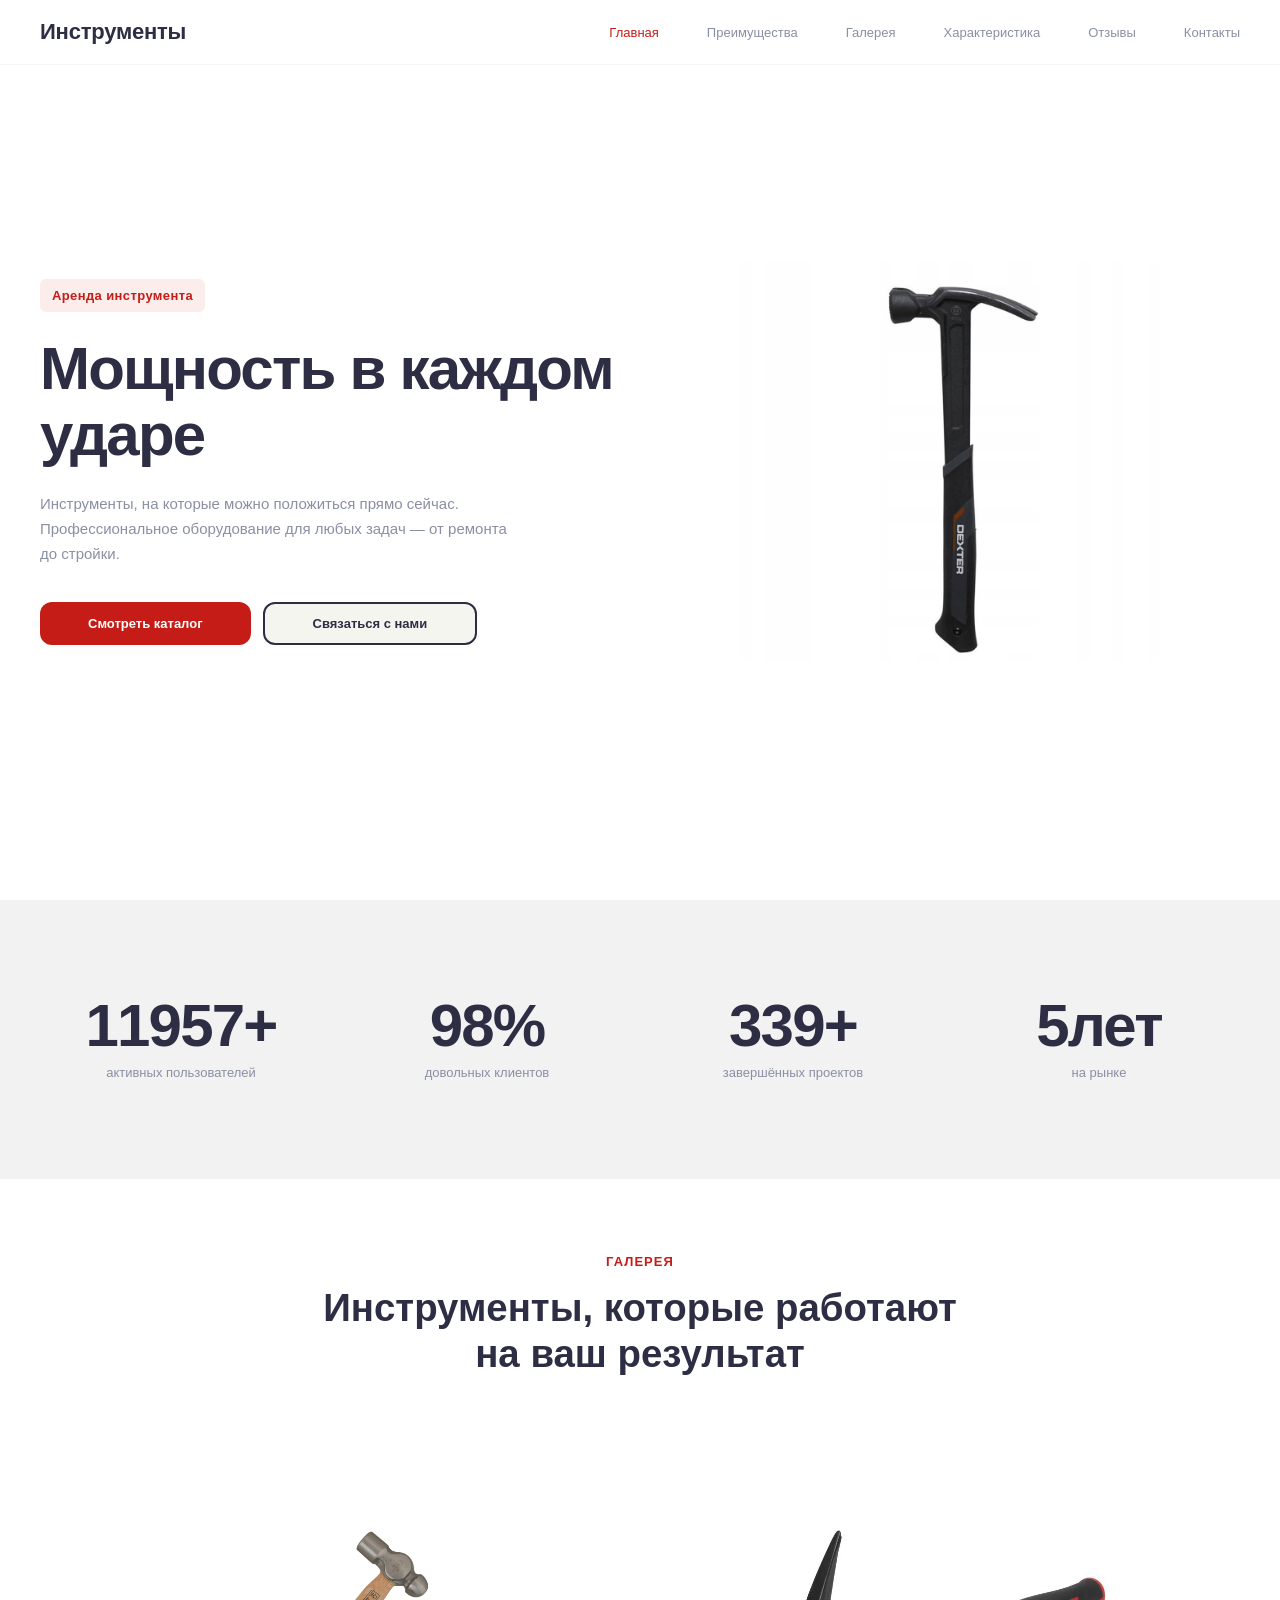
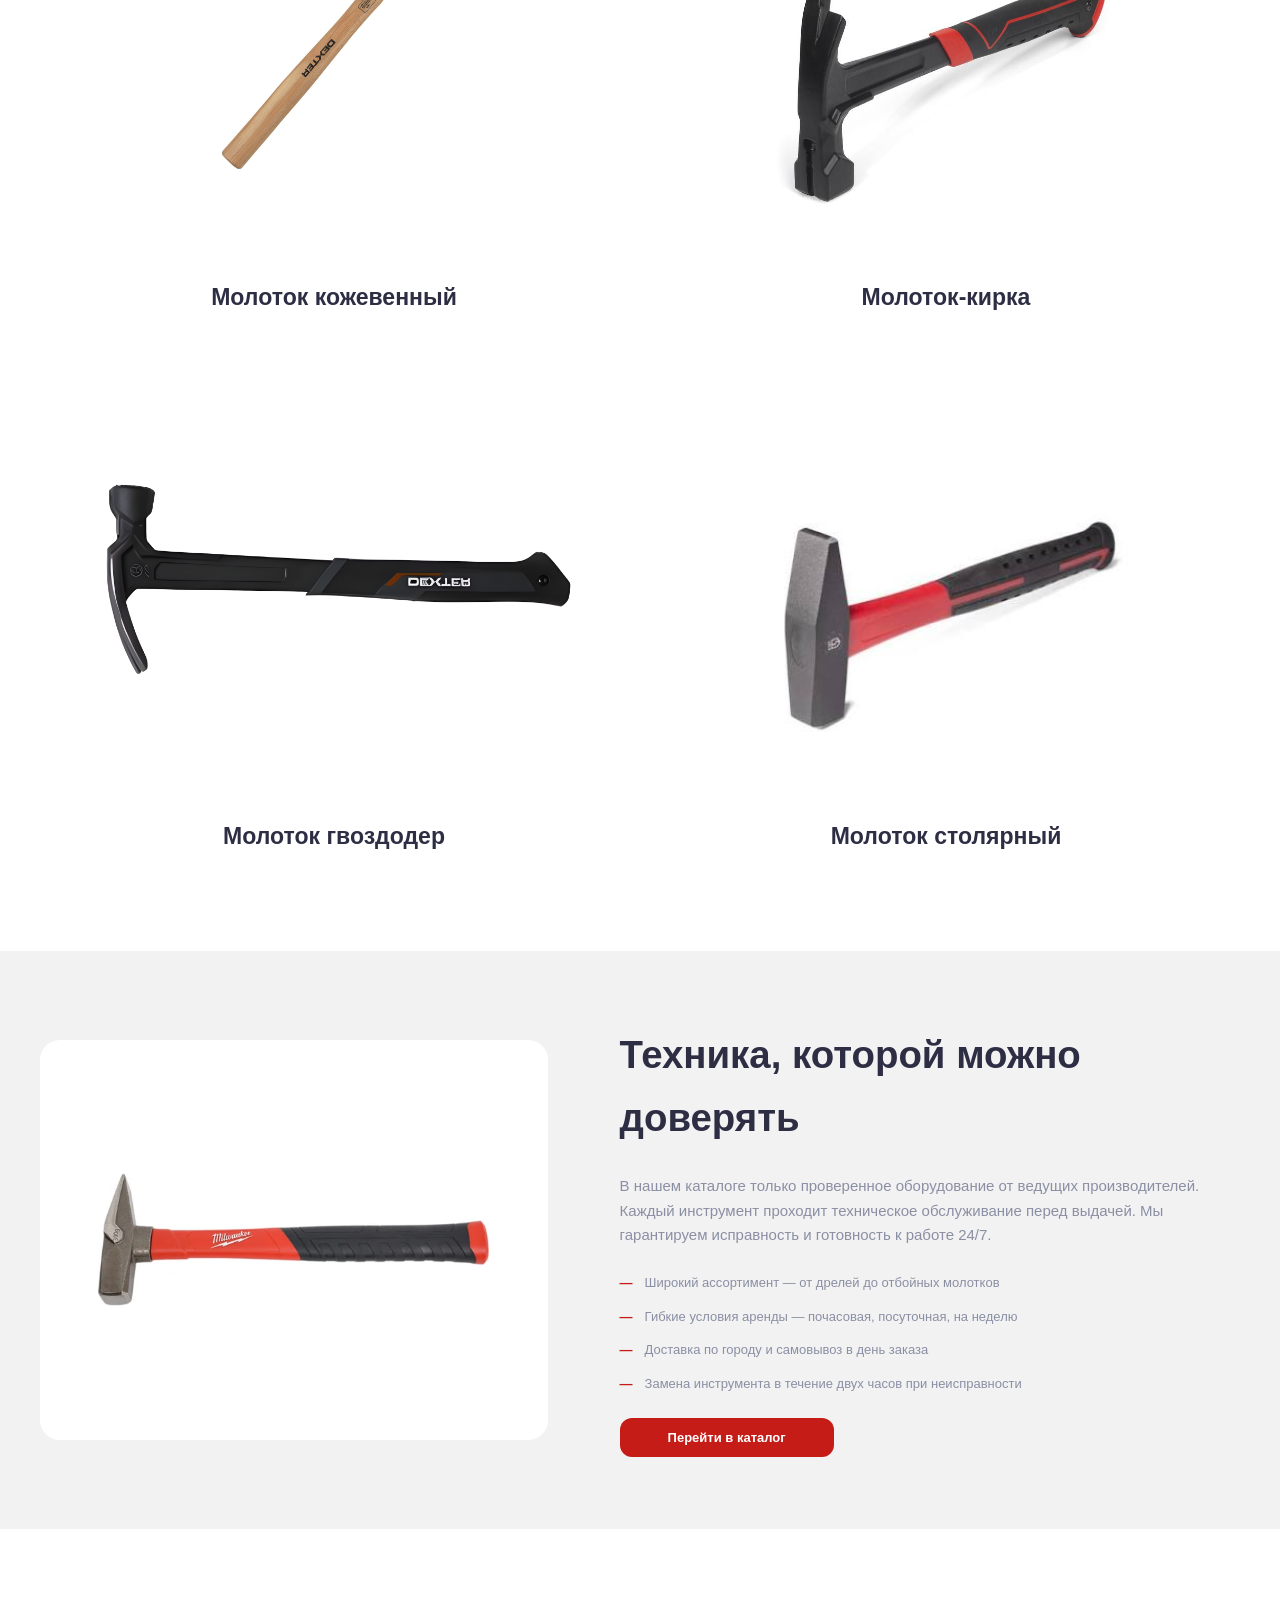
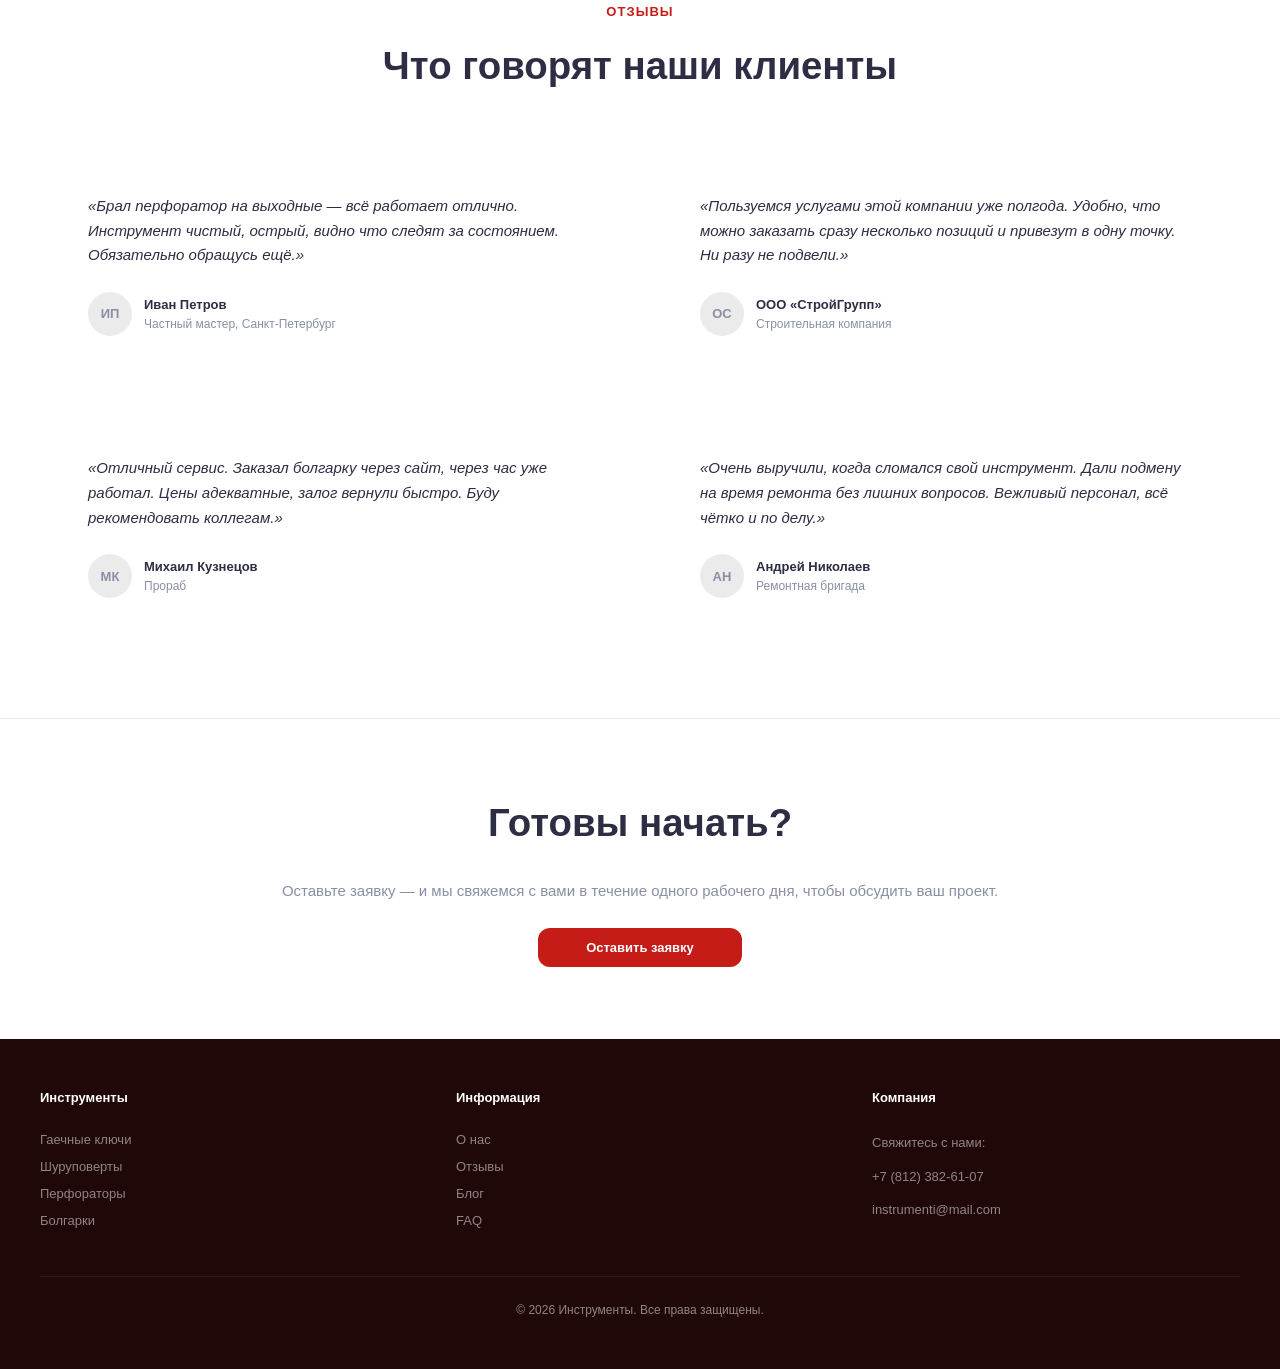
==== index.html @ dd723dcc "Add files via upload" ====
<!DOCTYPE html>
<html lang="ru">
<head>
  <meta charset="UTF-8">
  <meta name="viewport" content="width=device-width, initial-scale=1.0">
  <title>Аренда инструмента</title>
  <meta name="description" content="Аренда профессионального инструмента. Перфораторы, болгарки, шуруповерты и многое другое.">
  <link rel="stylesheet" href="styles/style.css">
</head>
<body>

  <!-- Десктопная навигация -->
  <nav class="navbar" id="desktop-nav">
    <div class="navbar__inner">
      <div class="navbar__logo">Инструменты</div>
      <div class="navbar__links">
        <button class="navbar__link navbar__link--active" data-target="hero">Главная</button>
        <button class="navbar__link" data-target="stats">Преимущества</button>
        <button class="navbar__link" data-target="gallery">Галерея</button>
        <button class="navbar__link" data-target="about">Характеристика</button>
        <button class="navbar__link" data-target="testimonials">Отзывы</button>
        <button class="navbar__link" data-target="cta">Контакты</button>
      </div>
    </div>
  </nav>

  <!-- Нижняя навигация (мобильная) -->
  <nav class="bottom-nav">
    <div class="bottom-nav__list">
      <button class="bottom-nav__btn bottom-nav__btn--active" data-target="hero">
        <span class="bottom-nav__icon" style="mask-image: url(img/home.svg); -webkit-mask-image: url(img/home.svg);"></span>
        <span class="bottom-nav__label">Главная</span>
      </button>
      <button class="bottom-nav__btn" data-target="stats">
        <span class="bottom-nav__icon" style="mask-image: url(img/benefits.svg); -webkit-mask-image: url(img/benefits.svg);"></span>
        <span class="bottom-nav__label">Преимущества</span>
      </button>
      <button class="bottom-nav__btn" data-target="gallery">
        <span class="bottom-nav__icon" style="mask-image: url(img/galery.svg); -webkit-mask-image: url(img/galery.svg);"></span>
        <span class="bottom-nav__label">Галерея</span>
      </button>
      <button class="bottom-nav__btn" data-target="about">
        <span class="bottom-nav__icon" style="mask-image: url(img/about.svg); -webkit-mask-image: url(img/about.svg);"></span>
        <span class="bottom-nav__label">Характеристика</span>
      </button>
      <button class="bottom-nav__btn" data-target="testimonials">
        <span class="bottom-nav__icon" style="mask-image: url(img/feedback.svg); -webkit-mask-image: url(img/feedback.svg);"></span>
        <span class="bottom-nav__label">Отзывы</span>
      </button>
      <button class="bottom-nav__btn" data-target="cta">
        <span class="bottom-nav__icon" style="mask-image: url(img/contacts.svg); -webkit-mask-image: url(img/contacts.svg);"></span>
        <span class="bottom-nav__label">Контакты</span>
      </button>
    </div>
  </nav>

  <!-- Hero -->
  <section class="hero" id="hero">
    <div class="hero__grid">
      <div class="hero__content">
        <span class="hero__badge">Аренда инструмента</span>
        <h1 class="hero__title">Мощность в&nbsp;каждом ударе</h1>
        <p class="hero__subtitle">Инструменты, на&nbsp;которые можно положиться прямо сейчас. Профессиональное оборудование для любых задач — от&nbsp;ремонта до&nbsp;стройки.</p>
        <div class="hero__actions">
          <button class="btn btn--primary">Смотреть каталог</button>
          <button class="btn btn--outline">Связаться с нами</button>
        </div>
      </div>
      <div class="hero__visual">
        <div class="hero__image-wrapper">
          <img src="img/hero_bg.png" alt="Аренда инструмента">
        </div>
      </div>
    </div>
  </section>

  <!-- Статистика -->
  <section class="stats" id="stats">
    <div class="stats__grid">
      <div class="stats__item">
        <div class="stats__number" data-count="12 000+">0</div>
        <div class="stats__label">активных пользователей</div>
      </div>
      <div class="stats__item">
        <div class="stats__number" data-count="98%">0%</div>
        <div class="stats__label">довольных клиентов</div>
      </div>
      <div class="stats__item">
        <div class="stats__number" data-count="340+">0</div>
        <div class="stats__label">завершённых проектов</div>
      </div>
      <div class="stats__item">
        <div class="stats__number" data-count="5 лет">0</div>
        <div class="stats__label">на рынке</div>
      </div>
    </div>
  </section>

  <!-- Галерея -->
  <section class="gallery" id="gallery">
    <div class="gallery__header">
      <div class="gallery__tag">Галерея</div>
      <h2 class="gallery__title">Инструменты, которые работают на ваш результат</h2>
    </div>
    <div class="gallery__grid">
      <div class="gallery__card">
        <div class="gallery__image">
          <img src="img/hummer.jpg" alt="Молоток кожевенный">
        </div>
        <p class="gallery__label">Молоток кожевенный</p>
      </div>
      <div class="gallery__card">
        <div class="gallery__image">
          <img src="img/79825-800x800.jpg" alt="Молоток-кирка">
        </div>
        <p class="gallery__label">Молоток-кирка</p>
      </div>
      <div class="gallery__card">
        <div class="gallery__image">
          <img src="img/molot_lezha.png" alt="Молоток гвоздодер">
        </div>
        <p class="gallery__label">Молоток гвоздодер</p>
      </div>
      <div class="gallery__card">
        <div class="gallery__image">
          <img src="img/images.jpg" alt="Молоток столярный">
        </div>
        <p class="gallery__label">Молоток столярный</p>
      </div>
    </div>
  </section>

  <!-- Характеристика -->
  <section class="about" id="about">
    <div class="about__grid">
      <div class="about__visual">
        <div class="about__image-wrapper">
          <img src="img/195494115.png" alt="Инструмент">
        </div>
      </div>
      <div class="about__content">
        <h2 class="about__title">Техника, которой можно доверять</h2>
        <p class="about__text">В нашем каталоге только проверенное оборудование от ведущих производителей. Каждый инструмент проходит техническое обслуживание перед выдачей. Мы гарантируем исправность и&nbsp;готовность к&nbsp;работе 24/7.</p>
        <ul class="about__list">
          <li class="about__list-item">Широкий ассортимент — от&nbsp;дрелей до&nbsp;отбойных молотков</li>
          <li class="about__list-item">Гибкие условия аренды — почасовая, посуточная, на&nbsp;неделю</li>
          <li class="about__list-item">Доставка по&nbsp;городу и&nbsp;самовывоз в&nbsp;день заказа</li>
          <li class="about__list-item">Замена инструмента в&nbsp;течение двух часов при неисправности</li>
        </ul>
        <div style="margin-top: var(--space-md);">
          <button class="btn btn--primary">Перейти в каталог</button>
        </div>
      </div>
    </div>
  </section>

  <!-- Отзывы -->
  <section class="testimonials" id="testimonials">
    <div class="testimonials__header">
      <div class="testimonials__tag">Отзывы</div>
      <h2 class="testimonials__title">Что говорят наши клиенты</h2>
    </div>
    <div class="testimonials__grid">
      <div class="testimonials__card">
        <p class="testimonials__quote">«Брал перфоратор на&nbsp;выходные — всё работает отлично. Инструмент чистый, острый, видно что следят за&nbsp;состоянием. Обязательно обращусь ещё.»</p>
        <div class="testimonials__author">
          <div class="testimonials__avatar">ИП</div>
          <div>
            <div class="testimonials__name">Иван Петров</div>
            <div class="testimonials__role">Частный мастер, Санкт-Петербург</div>
          </div>
        </div>
      </div>
      <div class="testimonials__card">
        <p class="testimonials__quote">«Пользуемся услугами этой компании уже полгода. Удобно, что можно заказать сразу несколько позиций и&nbsp;привезут в&nbsp;одну точку. Ни разу не&nbsp;подвели.»</p>
        <div class="testimonials__author">
          <div class="testimonials__avatar">ОС</div>
          <div>
            <div class="testimonials__name">ООО «СтройГрупп»</div>
            <div class="testimonials__role">Строительная компания</div>
          </div>
        </div>
      </div>
      <div class="testimonials__card">
        <p class="testimonials__quote">«Отличный сервис. Заказал болгарку через сайт, через час уже работал. Цены адекватные, залог вернули быстро. Буду рекомендовать коллегам.»</p>
        <div class="testimonials__author">
          <div class="testimonials__avatar">МК</div>
          <div>
            <div class="testimonials__name">Михаил Кузнецов</div>
            <div class="testimonials__role">Прораб</div>
          </div>
        </div>
      </div>
      <div class="testimonials__card">
        <p class="testimonials__quote">«Очень выручили, когда сломался свой инструмент. Дали подмену на&nbsp;время ремонта без лишних вопросов. Вежливый персонал, всё чётко и&nbsp;по&nbsp;делу.»</p>
        <div class="testimonials__author">
          <div class="testimonials__avatar">АН</div>
          <div>
            <div class="testimonials__name">Андрей Николаев</div>
            <div class="testimonials__role">Ремонтная бригада</div>
          </div>
        </div>
      </div>
    </div>
  </section>

  <!-- Призыв к действию -->
  <section class="cta" id="cta">
    <div class="cta__inner">
      <h2 class="cta__title">Готовы начать?</h2>
      <p class="cta__text">Оставьте заявку — и&nbsp;мы свяжемся с&nbsp;вами в&nbsp;течение одного рабочего дня, чтобы обсудить ваш проект.</p>
      <button class="btn btn--accent">Оставить заявку</button>
    </div>
  </section>

  <!-- Подвал -->
  <footer class="footer">
    <div class="footer__inner">
      <div>
        <div class="footer__heading">Инструменты</div>
        <div class="footer__links">
          <button class="footer__link">Гаечные ключи</button>
          <button class="footer__link">Шуруповерты</button>
          <button class="footer__link">Перфораторы</button>
          <button class="footer__link">Болгарки</button>
        </div>
      </div>
      <div>
        <div class="footer__heading">Информация</div>
        <div class="footer__links">
          <button class="footer__link">О нас</button>
          <button class="footer__link">Отзывы</button>
          <button class="footer__link">Блог</button>
          <button class="footer__link">FAQ</button>
        </div>
      </div>
      <div>
        <div class="footer__heading">Компания</div>
        <div class="footer__links">
          <span class="footer__link footer__link--plain">Свяжитесь с нами:</span>
          <span class="footer__link footer__link--plain">+7 (812) 382-61-07</span>
          <span class="footer__link footer__link--plain">instrumenti@mail.com</span>
        </div>
      </div>
    </div>
    <div class="footer__bottom">
      <p>&copy; 2026 Инструменты. Все права защищены.</p>
    </div>
  </footer>

  <script src="scripts/script.js"></script>
</body>
</html>
---- styles/style.css ----
:root {
  --color-bg: #ffffff;
  --color-surface: #ffffff;
  --color-text-main: #2d2d44;
  --color-text-muted: #8a8fa4;
  --color-primary: #2d2d44;
  --color-accent: #C61C17;

  --font-base: 'Segoe UI', Arial, sans-serif;
  --font-heading: 'Segoe UI', Arial, sans-serif;
  --size-h1: clamp(2rem, 5vw, 3.75rem);
  --size-h2: clamp(1.5rem, 3vw, 2.5rem);
  --size-h3: clamp(1.125rem, 1.8vw, 1.5rem);
  --size-body: clamp(0.938rem, 1.1vw, 1.063rem);
  --size-small: 0.813rem;
  --line-height: 1.65;

  --radius-sm: 6px;
  --radius-md: 12px;
  --radius-lg: 20px;

  --space-xs: 0.375rem;
  --space-sm: 0.75rem;
  --space-md: 1.5rem;
  --space-lg: 3rem;
  --space-xl: 6rem;
}

*,
*::before,
*::after {
  margin: 0;
  padding: 0;
  box-sizing: border-box;
}

html {
  scroll-behavior: smooth;
  -webkit-text-size-adjust: 100%;
}

body {
  font-family: var(--font-base);
  font-size: var(--size-body);
  line-height: var(--line-height);
  color: var(--color-text-main);
  background-color: var(--color-bg);
  -webkit-font-smoothing: antialiased;
}

img {
  max-width: 100%;
  display: block;
}

a {
  color: inherit;
  text-decoration: none;
}

ul {
  list-style: none;
}

.container {
  max-width: 1200px;
  margin: 0 auto;
  padding: 0 var(--space-md);
}

/* Placeholder */
.placeholder-box {
  background-color: #ebebeb;
  border: 2px dashed #cdcdcd;
  border-radius: var(--radius-md);
  display: flex;
  align-items: center;
  justify-content: center;
  text-align: center;
  color: var(--color-text-muted);
  font-size: var(--size-small);
  padding: var(--space-lg);
  min-height: 200px;
  width: 100%;
}

.placeholder-box--hero {
  min-height: 480px;
  border-radius: var(--radius-lg);
}

.placeholder-box--square {
  aspect-ratio: 1 / 1;
  min-height: auto;
}

.placeholder-box--wide {
  aspect-ratio: 16 / 9;
  min-height: auto;
}

.placeholder-box--tall {
  min-height: 320px;
}

/* Верхняя навигация */
.navbar {
  position: fixed;
  top: 0;
  left: 0;
  right: 0;
  z-index: 100;
  background-color: rgba(255, 255, 255, 0.95);
  backdrop-filter: blur(12px);
  -webkit-backdrop-filter: blur(12px);
  border-bottom: 1px solid rgba(0, 0, 0, 0.04);
  padding: 0 var(--space-md);
}

.navbar__inner {
  max-width: 1200px;
  margin: 0 auto;
  display: flex;
  align-items: center;
  justify-content: space-between;
  height: 64px;
}

.navbar__logo {
  font-family: var(--font-heading);
  font-weight: 700;
  font-size: 1.375rem;
  color: var(--color-primary);
  letter-spacing: -0.01em;
}

.navbar__links {
  display: flex;
  gap: var(--space-lg);
  align-items: center;
}

.navbar__link {
  font-size: var(--size-small);
  font-weight: 500;
  color: var(--color-text-muted);
  transition: color 0.2s;
  cursor: pointer;
  background: none;
  border: none;
  font-family: var(--font-base);
}

.navbar__link:hover,
.navbar__link--active {
  color: var(--color-accent);
}

/* Нижняя навигация (мобильная) */
.bottom-nav {
  display: none;
}

/* Hero */
.hero {
  padding: var(--space-xl) var(--space-md) var(--space-lg);
  min-height: 100vh;
  display: flex;
  align-items: center;
}

.hero__grid {
  max-width: 1200px;
  margin: 0 auto;
  display: grid;
  grid-template-columns: 1fr 1fr;
  gap: var(--space-xl);
  align-items: center;
  width: 100%;
}

.hero__content {
  display: flex;
  flex-direction: column;
  gap: var(--space-md);
}

.hero__badge {
  display: inline-block;
  font-size: var(--size-small);
  font-weight: 600;
  color: var(--color-accent);
  background-color: rgba(198, 28, 23, 0.08);
  padding: var(--space-xs) var(--space-sm);
  border-radius: var(--radius-sm);
  width: fit-content;
  letter-spacing: 0.03em;
}

.hero__title {
  font-family: var(--font-heading);
  font-size: var(--size-h1);
  font-weight: 700;
  line-height: 1.1;
  color: var(--color-primary);
  letter-spacing: -0.03em;
}

.hero__subtitle {
  font-size: var(--size-body);
  color: var(--color-text-muted);
  max-width: 480px;
}

.hero__actions {
  display: flex;
  gap: var(--space-sm);
  flex-wrap: wrap;
  padding-top: var(--space-sm);
}

.btn {
  display: inline-flex;
  align-items: center;
  justify-content: center;
  gap: var(--space-sm);
  padding: 0.75rem var(--space-lg);
  border-radius: var(--radius-md);
  font-weight: 600;
  font-size: var(--size-small);
  font-family: var(--font-base);
  cursor: pointer;
  border: none;
  transition: all 0.25s;
  white-space: nowrap;
}

.btn--primary {
  background-color: var(--color-accent);
  color: #fff;
}

.btn--primary:hover {
  background-color: #A44040;
  transform: translateY(-2px);
  box-shadow: 0 8px 24px rgba(198, 28, 23, 0.2);
}

.btn--outline {
  background-color: #F4F5EF;
  color: var(--color-primary);
  border: 2px solid var(--color-primary);
}

.btn--outline:hover {
  background-color: var(--color-primary);
  color: #fff;
}

.btn--accent {
  background-color: var(--color-accent);
  color: #fff;
}

.btn--accent:hover {
  background-color: #A44040;
  transform: translateY(-2px);
  box-shadow: 0 8px 24px rgba(198, 28, 23, 0.25);
}

.hero__visual {
  display: flex;
  align-items: center;
  justify-content: center;
}

.hero__image-wrapper {
  width: 100%;
  max-height: 560px;
  border-radius: var(--radius-lg);
  overflow: hidden;
  background-color: #ffffff;
  display: flex;
  align-items: center;
  justify-content: center;
  padding: var(--space-md);
}

.hero__image-wrapper img {
  width: 100%;
  height: auto;
  max-height: 500px;
  object-fit: contain;
  display: block;
}

/* Статистика */
.stats {
  padding: var(--space-lg) var(--space-md);
  background-color: #f2f2f2;
}

.stats__grid {
  max-width: 1200px;
  margin: 0 auto;
  display: grid;
  grid-template-columns: repeat(4, 1fr);
  gap: var(--space-md);
}

.stats__item {
  text-align: center;
  padding: var(--space-lg) var(--space-md);
}

.stats__number {
  font-size: var(--size-h1);
  font-weight: 700;
  color: var(--color-primary);
  line-height: 1;
  letter-spacing: -0.03em;
}

.stats__label {
  font-size: var(--size-small);
  color: var(--color-text-muted);
  margin-top: var(--space-xs);
}

/* Галерея */
.gallery {
  padding: var(--space-xl) var(--space-md);
}

.gallery__header {
  max-width: 1200px;
  margin: 0 auto var(--space-lg);
  text-align: center;
}

.gallery__tag {
  font-size: var(--size-small);
  font-weight: 600;
  color: var(--color-accent);
  text-transform: uppercase;
  letter-spacing: 0.08em;
  margin-bottom: var(--space-sm);
}

.gallery__title {
  font-family: var(--font-heading);
  font-size: var(--size-h2);
  font-weight: 700;
  color: var(--color-primary);
  max-width: 640px;
  margin: 0 auto;
  line-height: 1.2;
}

.gallery__grid {
  max-width: 1200px;
  margin: 0 auto;
  display: grid;
  grid-template-columns: repeat(2, 1fr);
  gap: var(--space-md);
}

.gallery__card {
  background-color: var(--color-surface);
  border-radius: var(--radius-lg);
  padding: var(--space-md);
  display: flex;
  flex-direction: column;
  gap: var(--space-md);
  transition: transform 0.3s, box-shadow 0.3s;
}

.gallery__card:hover {
  transform: translateY(-4px);
  box-shadow: 0 12px 40px rgba(0, 0, 0, 0.06);
}

.gallery__image {
  width: 100%;
  aspect-ratio: 4 / 3;
  background-color: #ffffff;
  border-radius: var(--radius-md);
  display: flex;
  align-items: center;
  justify-content: center;
  overflow: hidden;
}

.gallery__image img {
  width: 100%;
  height: 100%;
  object-fit: contain;
}

.gallery__label {
  font-size: var(--size-h3);
  font-weight: 700;
  color: var(--color-primary);
  text-align: center;
}

/* Характеристика */
.about {
  padding: var(--space-xl) var(--space-md);
  background-color: #f2f2f2;
}

.about__grid {
  max-width: 1200px;
  margin: 0 auto;
  display: grid;
  grid-template-columns: 0.9fr 1.1fr;
  gap: var(--space-xl);
  align-items: center;
}

.about__title {
  font-family: var(--font-heading);
  font-size: var(--size-h2);
  font-weight: 700;
  color: var(--color-primary);
  margin-bottom: var(--space-md);
}

.about__text {
  color: var(--color-text-muted);
  margin-bottom: var(--space-md);
}

.about__image-wrapper {
  width: 100%;
  border-radius: var(--radius-lg);
  overflow: hidden;
  background-color: #ffffff;
  display: flex;
  align-items: center;
  justify-content: center;
  padding: var(--space-md);
}

.about__image-wrapper img {
  width: 100%;
  height: auto;
  max-width: 85%;
  display: block;
}

.about__list {
  display: flex;
  flex-direction: column;
  gap: var(--space-sm);
}

.about__list-item {
  display: flex;
  align-items: flex-start;
  gap: var(--space-sm);
  font-size: var(--size-small);
  color: var(--color-text-muted);
}

.about__list-item::before {
  content: "—";
  color: var(--color-accent);
  font-weight: 700;
  flex-shrink: 0;
}

/* Отзывы */
.testimonials {
  padding: var(--space-xl) var(--space-md);
}

.testimonials__header {
  max-width: 1200px;
  margin: 0 auto var(--space-lg);
  text-align: center;
}

.testimonials__tag {
  font-size: var(--size-small);
  font-weight: 600;
  color: var(--color-accent);
  text-transform: uppercase;
  letter-spacing: 0.08em;
  margin-bottom: var(--space-sm);
}

.testimonials__title {
  font-family: var(--font-heading);
  font-size: var(--size-h2);
  font-weight: 700;
  color: var(--color-primary);
}

.testimonials__grid {
  max-width: 1200px;
  margin: 0 auto;
  display: grid;
  grid-template-columns: repeat(2, 1fr);
  gap: var(--space-md);
}

.testimonials__card {
  background-color: var(--color-surface);
  border-radius: var(--radius-lg);
  padding: var(--space-lg);
  display: flex;
  flex-direction: column;
  gap: var(--space-md);
}

.testimonials__card:last-child:nth-child(odd) {
  grid-column: 1 / 3;
}

.testimonials__quote {
  font-size: var(--size-body);
  font-style: italic;
  color: var(--color-text-main);
  line-height: var(--line-height);
}

.testimonials__author {
  display: flex;
  align-items: center;
  gap: var(--space-sm);
  margin-top: auto;
}

.testimonials__avatar {
  width: 44px;
  height: 44px;
  border-radius: 50%;
  background-color: #ebebeb;
  display: flex;
  align-items: center;
  justify-content: center;
  color: var(--color-text-muted);
  font-size: var(--size-small);
  font-weight: 600;
  flex-shrink: 0;
}

.testimonials__name {
  font-weight: 600;
  font-size: var(--size-small);
  color: var(--color-primary);
}

.testimonials__role {
  font-size: 0.75rem;
  color: var(--color-text-muted);
}

/* Призыв к действию */
.cta {
  padding: var(--space-xl) var(--space-md);
  background-color: var(--color-surface);
  border-top: 1px solid #e8e8e8;
  text-align: center;
}

.cta__inner {
  max-width: 720px;
  margin: 0 auto;
  display: flex;
  flex-direction: column;
  align-items: center;
  gap: var(--space-md);
}

.cta__title {
  font-family: var(--font-heading);
  font-size: var(--size-h2);
  font-weight: 700;
  color: var(--color-primary);
}

.cta__text {
  color: var(--color-text-muted);
  font-size: var(--size-body);
}

/* Подвал */
.footer {
  padding: var(--space-lg) var(--space-md);
  background-color: #200808;
  color: rgba(255, 255, 255, 0.5);
}

.footer__inner {
  max-width: 1200px;
  margin: 0 auto;
  display: grid;
  grid-template-columns: repeat(3, 1fr);
  gap: var(--space-lg);
}

.footer__brand {
  font-weight: 700;
  font-size: 1.125rem;
  color: #fff;
  margin-bottom: var(--space-sm);
  font-family: var(--font-heading);
}

.footer__desc {
  font-size: var(--size-small);
  line-height: var(--line-height);
}

.footer__heading {
  font-weight: 600;
  color: #fff;
  margin-bottom: var(--space-md);
  font-size: var(--size-small);
}

.footer__links {
  display: flex;
  flex-direction: column;
  gap: var(--space-sm);
}

.footer__link {
  font-size: var(--size-small);
  transition: color 0.2s;
  cursor: pointer;
  background: none;
  border: none;
  font-family: var(--font-base);
  color: inherit;
  text-align: left;
}

.footer__link:hover {
  color: #fff;
}

.footer__link--plain {
  cursor: default;
}

.footer__link--plain:hover {
  color: inherit;
}

.footer__bottom {
  max-width: 1200px;
  margin: var(--space-lg) auto 0;
  padding-top: var(--space-md);
  border-top: 1px solid rgba(255, 255, 255, 0.08);
  text-align: center;
  font-size: 0.75rem;
}

/* Ноутбук: ≤1366px */
@media (max-width: 1366px) {
  :root {
    --space-xl: 4.5rem;
  }

  .hero__grid {
    gap: var(--space-lg);
  }

  .hero__image-wrapper {
    max-height: 440px;
  }

  .hero__image-wrapper img {
    max-height: 400px;
  }
}

/* Планшет горизонтально: ≤1194px */
@media (max-width: 1194px) {
  :root {
    --space-xl: 3.5rem;
    --size-h1: clamp(1.75rem, 4vw, 3rem);
  }

  .hero__grid {
    gap: var(--space-md);
  }

  .stats__grid {
    gap: var(--space-sm);
  }

  .footer__inner {
    grid-template-columns: 1fr 1fr;
    gap: var(--space-md);
  }

  .gallery__grid {
    grid-template-columns: repeat(2, 1fr);
  }
}

/* Планшет вертикально: ≤834px */
@media (max-width: 834px) {
  :root {
    --space-xl: 3rem;
    --space-lg: 2rem;
  }

  .navbar {
    display: none !important;
  }

  .bottom-nav {
    display: flex;
    position: fixed;
    bottom: 0;
    left: 0;
    right: 0;
    z-index: 100;
    background-color: #ffffff;
    border-top: 1px solid rgba(0, 0, 0, 0.06);
    box-shadow: 0 -4px 20px rgba(0, 0, 0, 0.04);
  }

  .bottom-nav__list {
    display: flex;
    width: 100%;
    justify-content: space-around;
    padding: var(--space-xs) 0;
  }

  .bottom-nav__item {
    flex: 1;
    display: flex;
    justify-content: center;
  }

  .bottom-nav__btn {
    display: flex;
    flex-direction: column;
    align-items: center;
    gap: 2px;
    background: none;
    border: none;
    cursor: pointer;
    font-family: var(--font-base);
    font-size: 0.625rem;
    color: var(--color-text-muted);
    padding: var(--space-xs) var(--space-sm);
    transition: color 0.2s;
    white-space: nowrap;
  }

  .bottom-nav__btn--active {
    color: var(--color-accent);
  }

  .bottom-nav__icon {
    width: 22px;
    height: 22px;
    display: block;
    background-color: currentColor;
    mask-size: contain;
    -webkit-mask-size: contain;
    mask-repeat: no-repeat;
    -webkit-mask-repeat: no-repeat;
    mask-position: center;
    -webkit-mask-position: center;
  }

  .bottom-nav__label {
    font-weight: 500;
  }

  .hero {
    padding-top: var(--space-lg);
    min-height: auto;
  }

  .hero__grid {
    grid-template-columns: 1fr;
    text-align: center;
  }

  .hero__badge {
    margin: 0 auto;
  }

  .hero__subtitle {
    max-width: none;
  }

  .hero__actions {
    justify-content: center;
  }

  .hero__visual {
    order: -1;
  }

  .hero__image-wrapper {
    max-height: 260px;
  }

  .hero__image-wrapper img {
    max-height: 220px;
  }

  .stats__grid {
    grid-template-columns: repeat(2, 1fr);
  }

  .stats__item {
    padding: var(--space-md);
  }

  .about__grid {
    grid-template-columns: 1fr;
    gap: var(--space-lg);
  }

  .about__visual {
    order: -1;
  }

  .testimonials__grid {
    grid-template-columns: 1fr;
  }

  .testimonials__card:last-child:nth-child(odd) {
    grid-column: 1 / 2;
  }

  body {
    padding-bottom: 64px;
  }
}

/* Десктоп: ≥1920px */
@media (min-width: 1920px) {
  .container {
    max-width: 1400px;
  }

  .hero__grid,
  .gallery__grid,
  .gallery__header,
  .testimonials__grid,
  .testimonials__header,
  .about__grid,
  .stats__grid {
    max-width: 1400px;
  }

  .navbar__inner {
    max-width: 1400px;
  }
}

/* Мобилка: ≤375px */
@media (max-width: 375px) {
  :root {
    --space-xl: 2.5rem;
    --space-lg: 1.5rem;
    --size-h1: clamp(1.5rem, 8vw, 2rem);
    --size-h2: clamp(1.25rem, 6vw, 1.5rem);
  }

  .gallery__grid {
    grid-template-columns: 1fr;
  }

  .hero__image-wrapper {
    max-height: 200px;
  }

  .hero__image-wrapper img {
    max-height: 160px;
  }

  .hero__actions {
    flex-direction: column;
    width: 100%;
  }

  .hero__actions .btn {
    width: 100%;
  }

  .stats__grid {
    grid-template-columns: repeat(2, 1fr);
  }

  .footer__inner {
    grid-template-columns: 1fr;
    gap: var(--space-md);
  }

  .cta__inner .btn {
    width: 100%;
  }
}
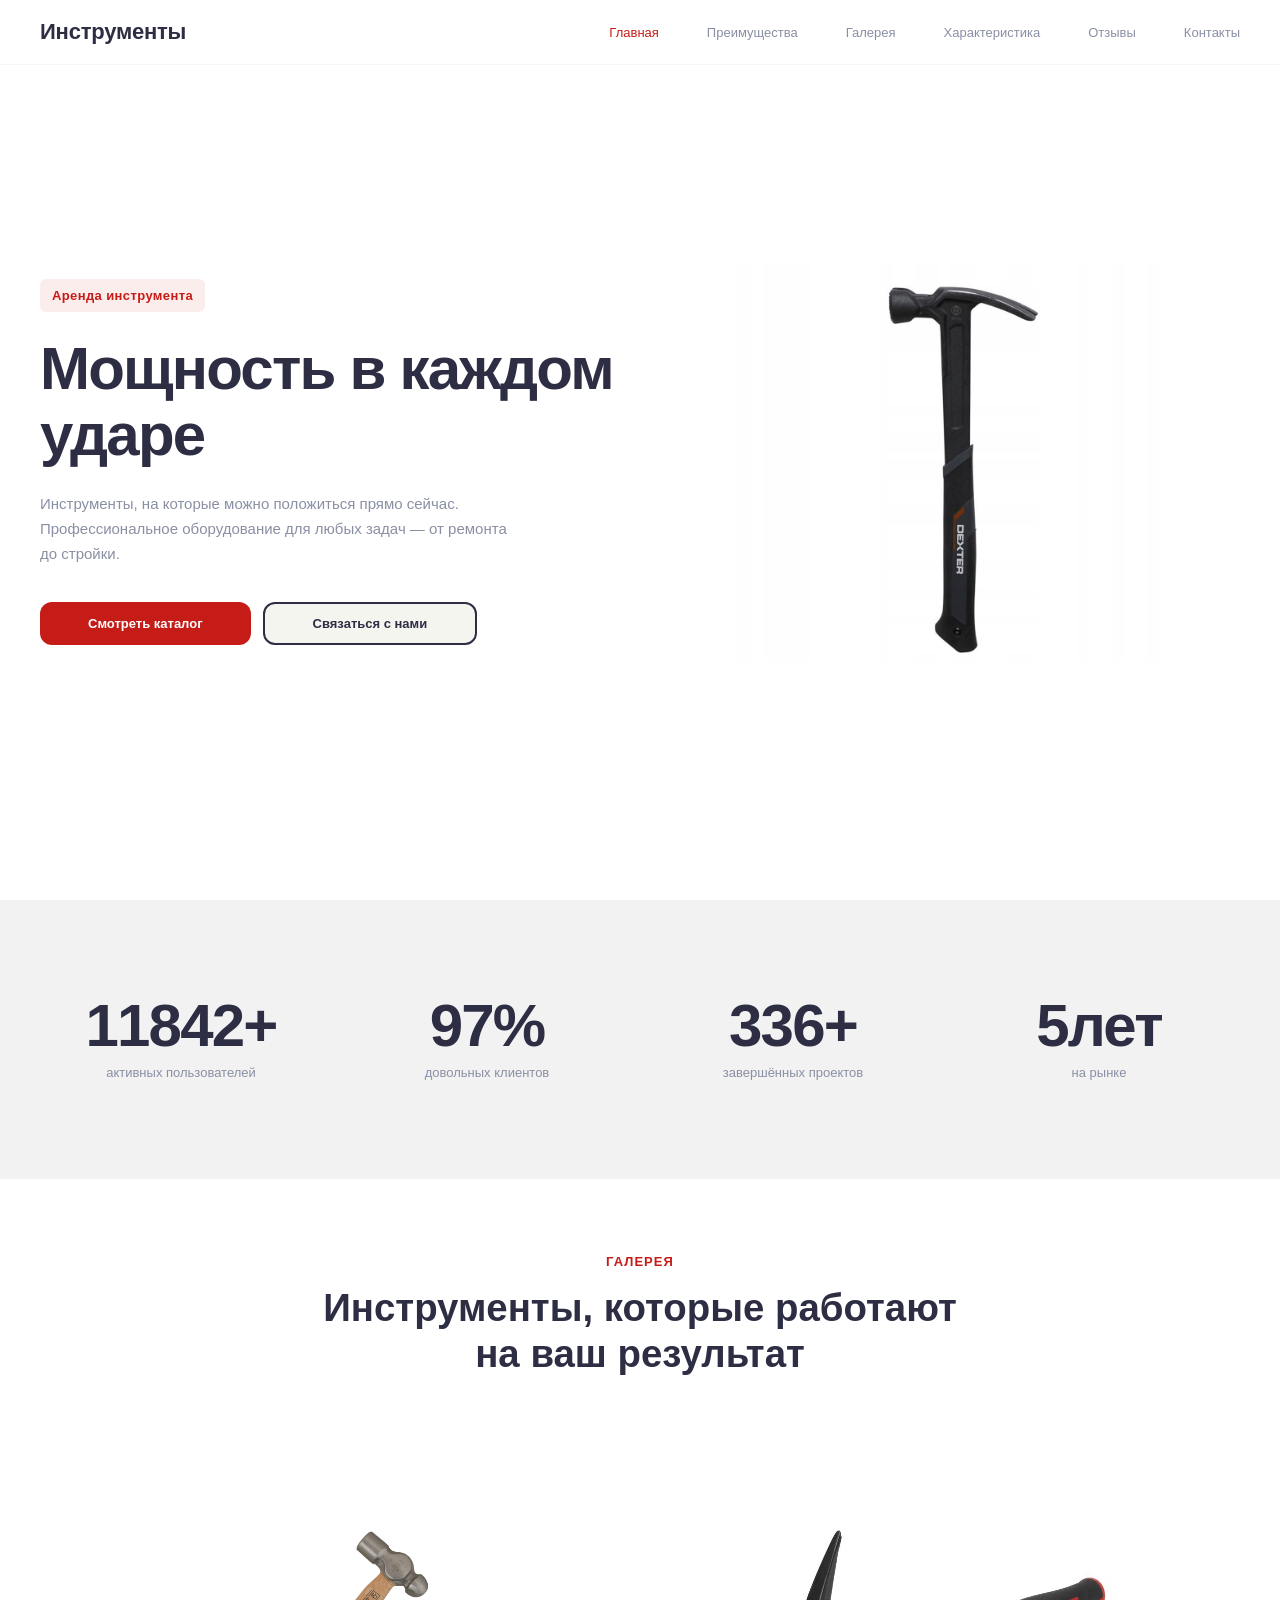
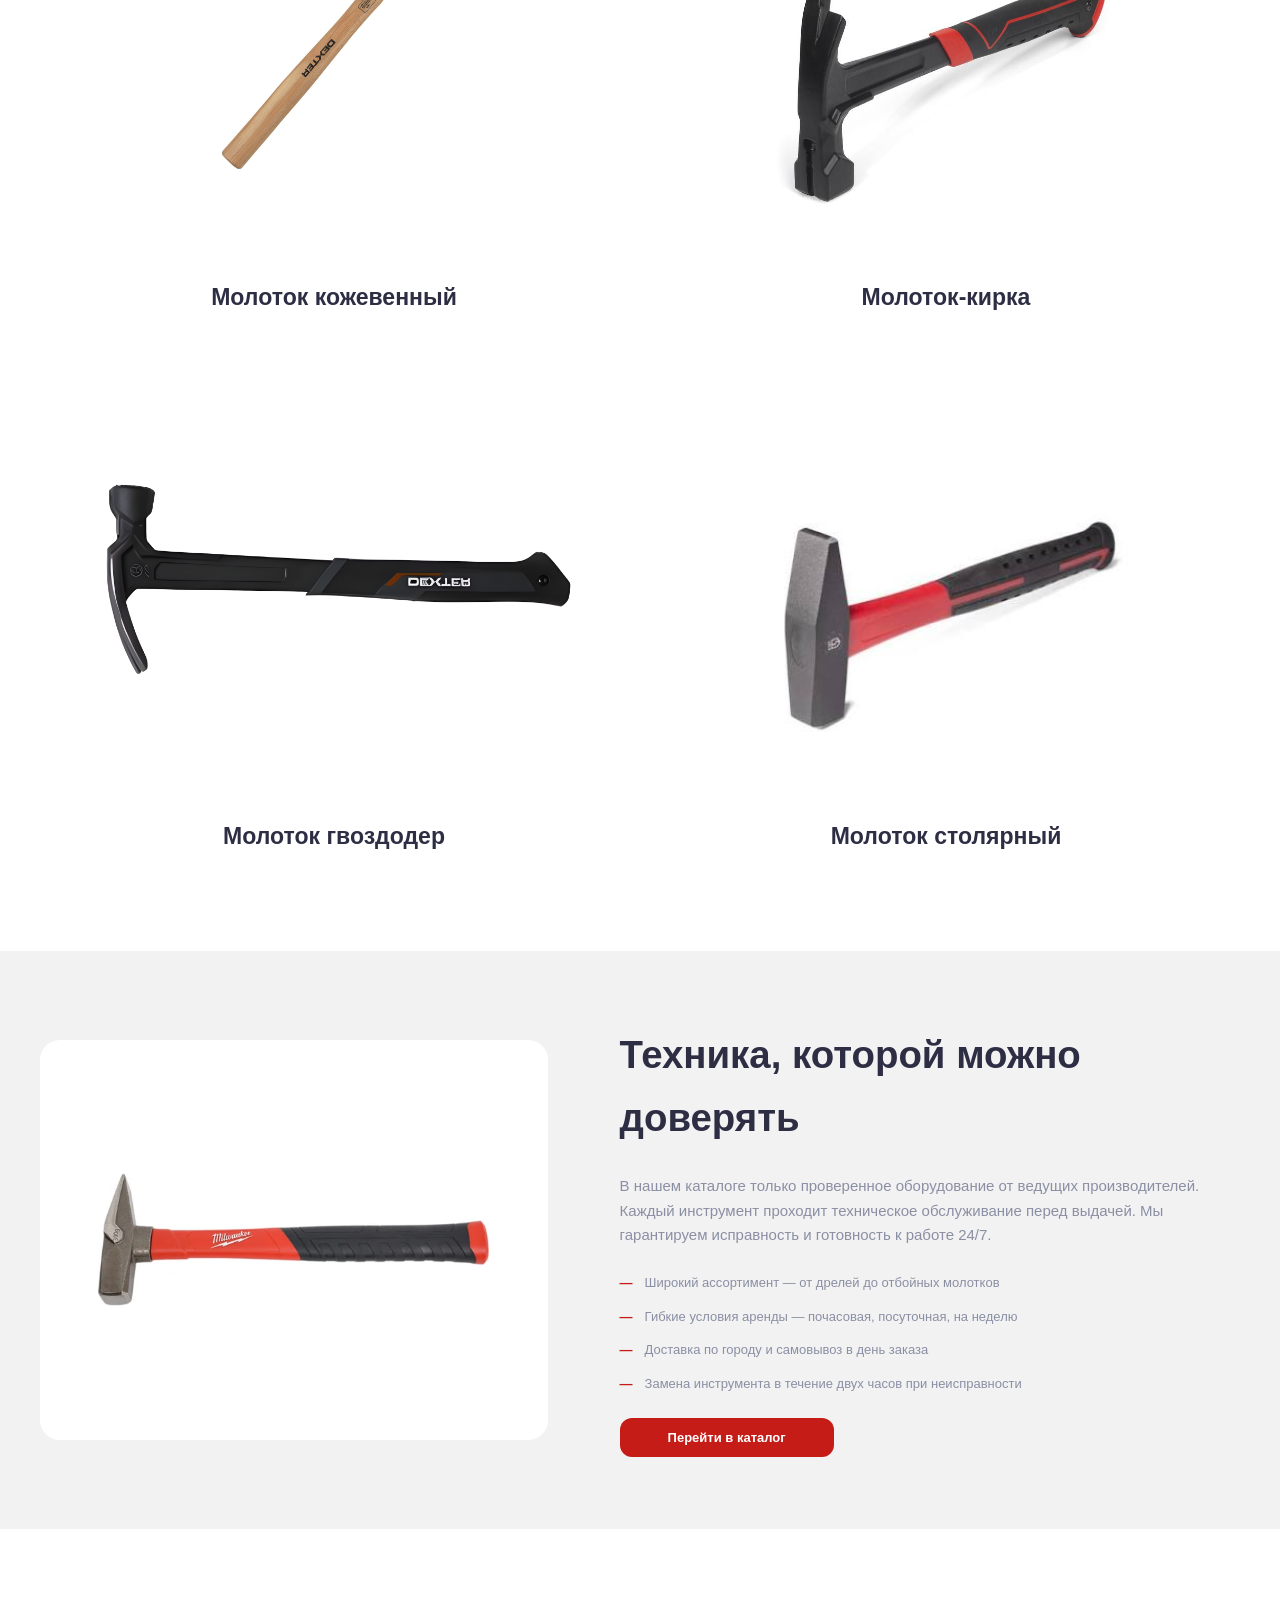
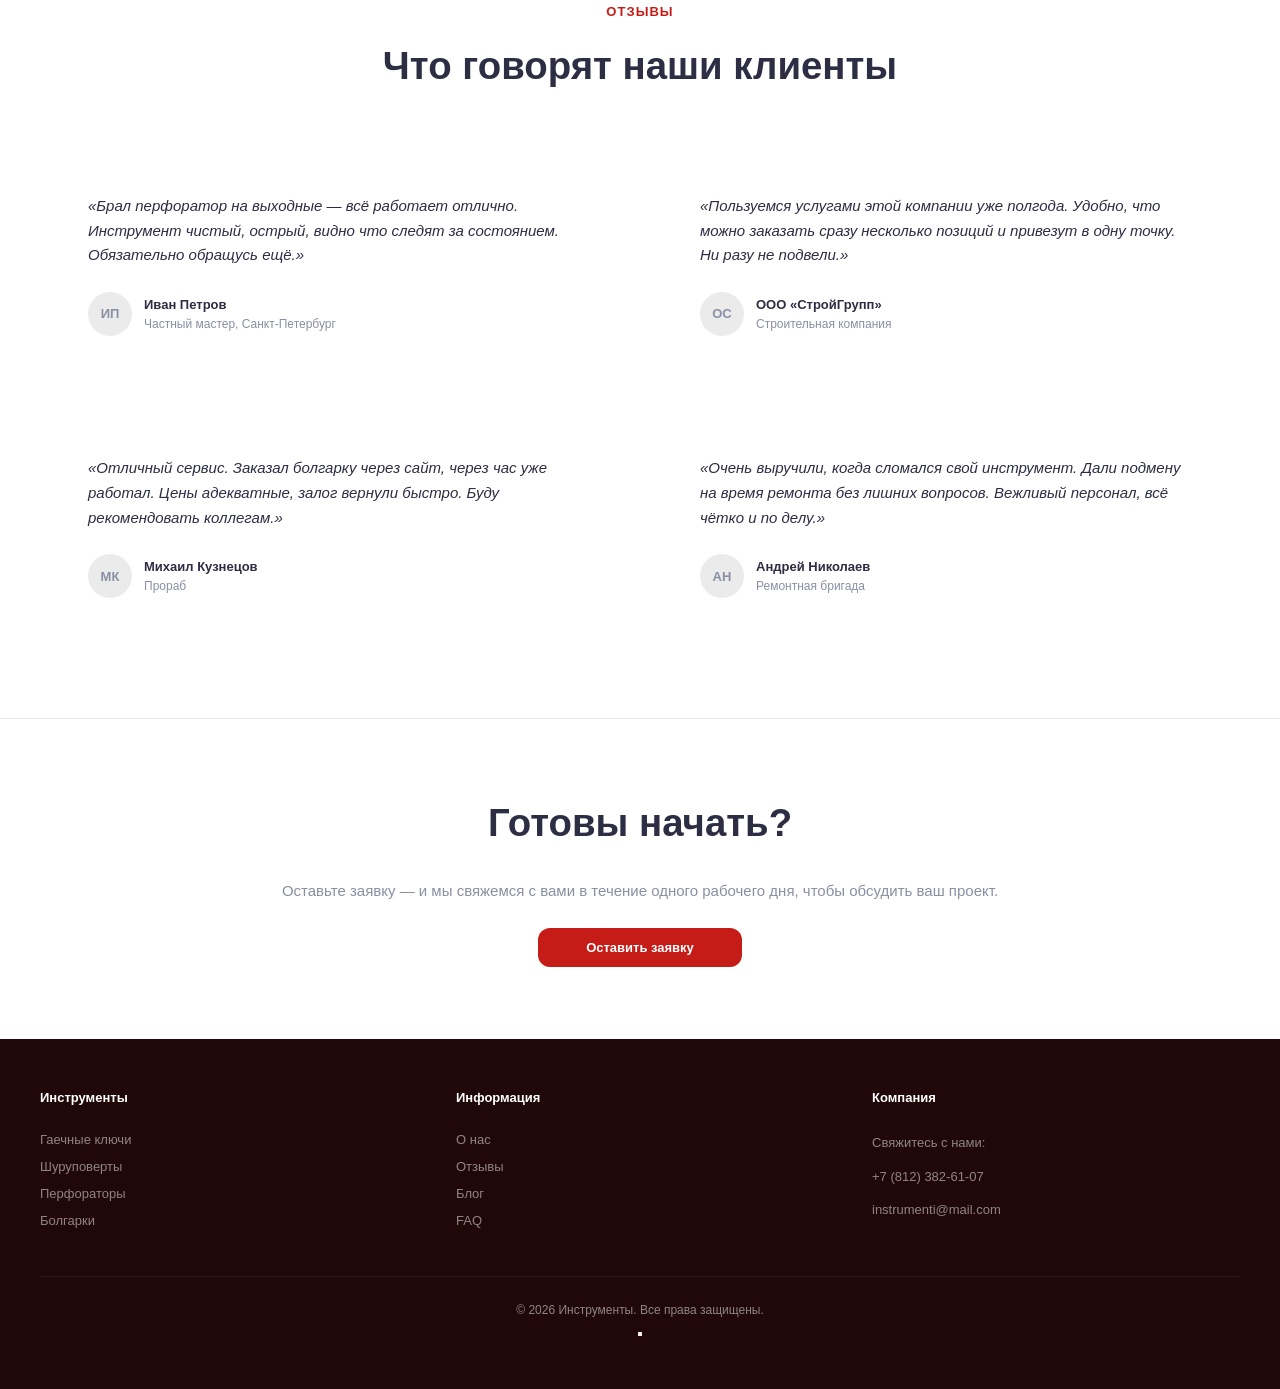
==== commit d351588e: "Update index.html" ====
--- a/index.html
+++ b/index.html
@@ -62,8 +62,8 @@
         <h1 class="hero__title">Мощность в&nbsp;каждом ударе</h1>
         <p class="hero__subtitle">Инструменты, на&nbsp;которые можно положиться прямо сейчас. Профессиональное оборудование для любых задач — от&nbsp;ремонта до&nbsp;стройки.</p>
         <div class="hero__actions">
-          <button class="btn btn--primary">Смотреть каталог</button>
-          <button class="btn btn--outline">Связаться с нами</button>
+          <button class="btn btn--primary" data-scroll-to="footer">Смотреть каталог</button>
+          <button class="btn btn--outline" data-scroll-to="cta">Связаться с нами</button>
         </div>
       </div>
       <div class="hero__visual">
@@ -148,7 +148,7 @@
           <li class="about__list-item">Замена инструмента в&nbsp;течение двух часов при неисправности</li>
         </ul>
         <div style="margin-top: var(--space-md);">
-          <button class="btn btn--primary">Перейти в каталог</button>
+          <button class="btn btn--primary" data-scroll-to="footer">Перейти в каталог</button>
         </div>
       </div>
     </div>
@@ -209,7 +209,7 @@
     <div class="cta__inner">
       <h2 class="cta__title">Готовы начать?</h2>
       <p class="cta__text">Оставьте заявку — и&nbsp;мы свяжемся с&nbsp;вами в&nbsp;течение одного рабочего дня, чтобы обсудить ваш проект.</p>
-      <button class="btn btn--accent">Оставить заявку</button>
+      <button class="btn btn--accent" data-scroll-to="top">Оставить заявку</button>
     </div>
   </section>
 
@@ -245,6 +245,7 @@
     </div>
     <div class="footer__bottom">
       <p>&copy; 2026 Инструменты. Все права защищены.</p>
+      <button class="footer__top-btn" id="scroll-top" aria-label="Наверх"></button>
     </div>
   </footer>
 
